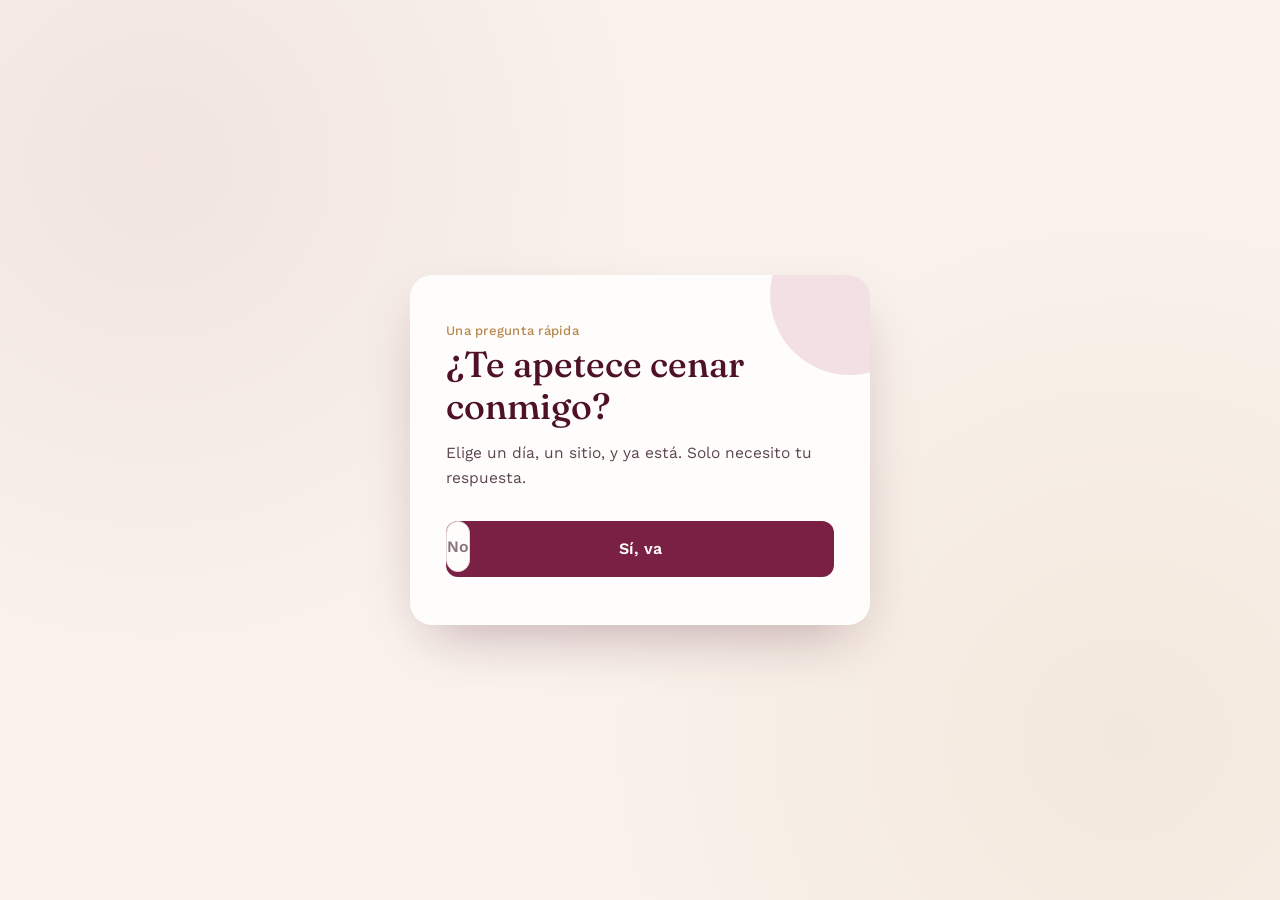
==== index.html @ ed2faec9 "test1" ====
<!DOCTYPE html>
<html lang="es">
<head>
<meta charset="UTF-8">
<meta name="viewport" content="width=device-width, initial-scale=1.0">
<title>¿Cenamos?</title>
<link rel="stylesheet" href="style.css">
</head>
<body>
  <div class="tarjeta">
    <div class="contenido">
      <p class="paso">Una pregunta rápida</p>
      <h1>¿Te apetece cenar conmigo?</h1>
      <p class="detalle">Elige un día, un sitio, y ya está. Solo necesito tu respuesta.</p>

      <div class="opciones-si-no">
        <button class="boton-si" id="btnSi">Sí, va</button>
        <button class="boton-no" id="btnNo">No</button>
      </div>
    </div>
  </div>

  <script src="script.js"></script>
  <script>
    const btnNo = document.getElementById('btnNo');
    activarBotonEsquivo(btnNo);

    document.getElementById('btnSi').addEventListener('click', () => {
      window.location.href = 'fecha.html';
    });
  </script>
</body>
</html>
---- style.css ----
@import url('https://fonts.googleapis.com/css2?family=Fraunces:opsz,wght@9..144,400;9..144,500;9..144,600&family=Work+Sans:wght@400;500;600&display=swap');

:root {
  --vino: #7A2044;
  --vino-oscuro: #4E1129;
  --polvo: #E8C4D0;
  --crema: #FAF3ED;
  --dorado: #B8894F;
  --tinta: #2B1620;
  --blanco: #FFFDFB;
  --radio: 22px;
  --sombra: 0 24px 60px -20px rgba(78, 17, 41, 0.35);
}

* { box-sizing: border-box; }

html { -webkit-text-size-adjust: 100%; }

body {
  margin: 0;
  min-height: 100vh;
  background: var(--crema);
  background-image:
    radial-gradient(circle at 12% 18%, rgba(122, 32, 68, 0.07), transparent 40%),
    radial-gradient(circle at 88% 82%, rgba(184, 137, 79, 0.10), transparent 45%);
  color: var(--tinta);
  font-family: 'Work Sans', sans-serif;
  display: flex;
  align-items: center;
  justify-content: center;
  padding: 24px;
}

@media (prefers-reduced-motion: reduce) {
  * { animation-duration: 0.01ms !important; transition-duration: 0.01ms !important; }
}

.tarjeta {
  width: 100%;
  max-width: 460px;
  background: var(--blanco);
  border-radius: var(--radio);
  box-shadow: var(--sombra);
  padding: 48px 36px;
  position: relative;
  overflow: hidden;
}

.tarjeta::before {
  content: "";
  position: absolute;
  top: -60px;
  right: -60px;
  width: 160px;
  height: 160px;
  border-radius: 50%;
  background: var(--polvo);
  opacity: 0.5;
}

.contenido { position: relative; z-index: 1; }

.paso {
  font-family: 'Work Sans', sans-serif;
  font-size: 13px;
  font-weight: 500;
  color: var(--dorado);
  letter-spacing: 0.02em;
  margin: 0 0 6px;
}

h1 {
  font-family: 'Fraunces', serif;
  font-weight: 500;
  font-size: clamp(28px, 6vw, 36px);
  line-height: 1.15;
  margin: 0 0 14px;
  color: var(--vino-oscuro);
}

p.detalle {
  font-size: 15.5px;
  line-height: 1.6;
  color: #5c4650;
  margin: 0 0 30px;
}

label {
  display: block;
  font-size: 14px;
  font-weight: 500;
  margin: 20px 0 8px;
  color: var(--vino-oscuro);
}

input[type="date"],
input[type="time"],
textarea {
  width: 100%;
  font-family: 'Work Sans', sans-serif;
  font-size: 16px;
  padding: 13px 14px;
  border: 1.5px solid #e4d5da;
  border-radius: 12px;
  background: var(--crema);
  color: var(--tinta);
  outline-offset: 2px;
}

input:focus-visible, textarea:focus-visible, button:focus-visible, .opcion:focus-visible {
  outline: 2.5px solid var(--vino);
}

textarea { resize: vertical; min-height: 100px; font-family: 'Work Sans', sans-serif; }

button.principal {
  width: 100%;
  margin-top: 28px;
  padding: 15px 20px;
  border: none;
  border-radius: 12px;
  background: var(--vino);
  color: var(--blanco);
  font-family: 'Work Sans', sans-serif;
  font-size: 16px;
  font-weight: 600;
  cursor: pointer;
  transition: transform 0.15s ease, background 0.15s ease;
}

button.principal:hover { background: var(--vino-oscuro); transform: translateY(-1px); }
button.principal:disabled { opacity: 0.45; cursor: not-allowed; transform: none; }

.opciones-si-no {
  display: flex;
  gap: 14px;
  margin-top: 8px;
  position: relative;
  min-height: 56px;
}

.boton-si {
  flex: 1;
  padding: 15px 0;
  border: none;
  border-radius: 12px;
  background: var(--vino);
  color: var(--blanco);
  font-size: 16px;
  font-weight: 600;
  font-family: 'Work Sans', sans-serif;
  cursor: pointer;
}
.boton-si:hover { background: var(--vino-oscuro); }

.boton-no {
  flex: 1;
  padding: 15px 0;
  border: 1.5px solid #e4d5da;
  border-radius: 12px;
  background: var(--blanco);
  color: #8a7580;
  font-size: 16px;
  font-weight: 600;
  font-family: 'Work Sans', sans-serif;
  cursor: pointer;
  position: fixed;
  transition: left 0.18s ease, top 0.18s ease;
  z-index: 40;
  max-width: 130px;
}

.grid-comida {
  display: grid;
  grid-template-columns: 1fr 1fr;
  gap: 12px;
  margin-top: 6px;
}

.opcion {
  padding: 18px 12px;
  border: 1.5px solid #e4d5da;
  border-radius: 14px;
  background: var(--crema);
  text-align: left;
  cursor: pointer;
  font-family: 'Work Sans', sans-serif;
  transition: border-color 0.15s ease, background 0.15s ease;
}
.opcion .emoji { font-size: 22px; display: block; margin-bottom: 6px; }
.opcion .nombre { font-size: 14.5px; font-weight: 600; color: var(--vino-oscuro); }
.opcion.activa { border-color: var(--vino); background: var(--polvo); }
.opcion:hover { border-color: var(--vino); }

.resumen {
  margin-top: 22px;
  padding: 14px 16px;
  background: var(--crema);
  border-radius: 12px;
  font-size: 13.5px;
  color: #5c4650;
  line-height: 1.6;
}

.confirmacion {
  text-align: center;
}
.confirmacion .icono {
  font-size: 40px;
  margin-bottom: 10px;
}

.error-envio {
  margin-top: 14px;
  font-size: 13.5px;
  color: var(--vino);
  display: none;
}
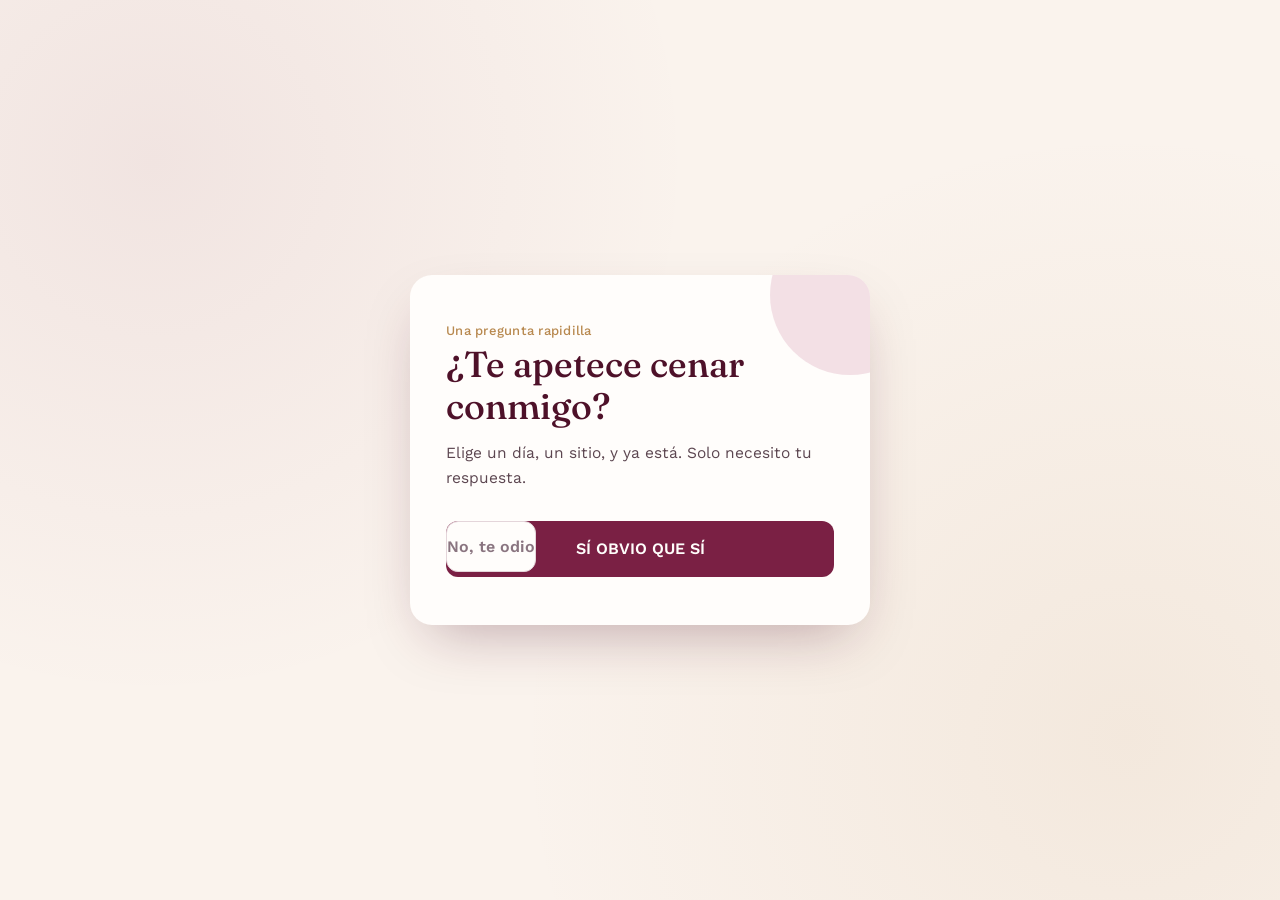
==== commit 93ff26e6: "Update index.html" ====
--- a/index.html
+++ b/index.html
@@ -9,13 +9,13 @@
 <body>
   <div class="tarjeta">
     <div class="contenido">
-      <p class="paso">Una pregunta rápida</p>
+      <p class="paso">Una pregunta rapidilla</p>
       <h1>¿Te apetece cenar conmigo?</h1>
       <p class="detalle">Elige un día, un sitio, y ya está. Solo necesito tu respuesta.</p>
 
       <div class="opciones-si-no">
-        <button class="boton-si" id="btnSi">Sí, va</button>
-        <button class="boton-no" id="btnNo">No</button>
+        <button class="boton-si" id="btnSi">SÍ OBVIO QUE SÍ </button>
+        <button class="boton-no" id="btnNo">No, te odio</button>
       </div>
     </div>
   </div>
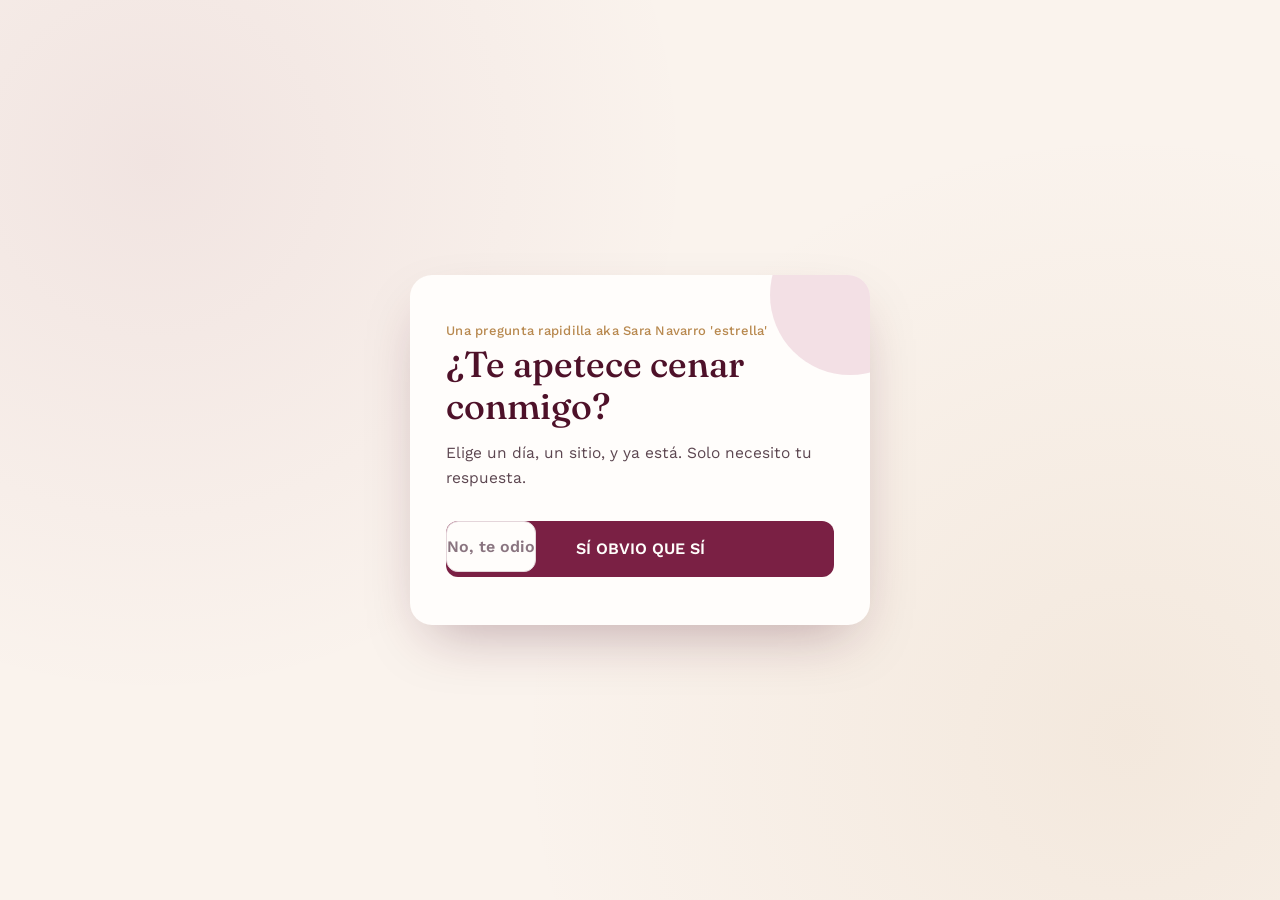
==== commit e897249f: "Update index.html" ====
--- a/index.html
+++ b/index.html
@@ -9,7 +9,7 @@
 <body>
   <div class="tarjeta">
     <div class="contenido">
-      <p class="paso">Una pregunta rapidilla</p>
+      <p class="paso">Una pregunta rapidilla aka Sara Navarro 'estrella'</p>
       <h1>¿Te apetece cenar conmigo?</h1>
       <p class="detalle">Elige un día, un sitio, y ya está. Solo necesito tu respuesta.</p>
 
